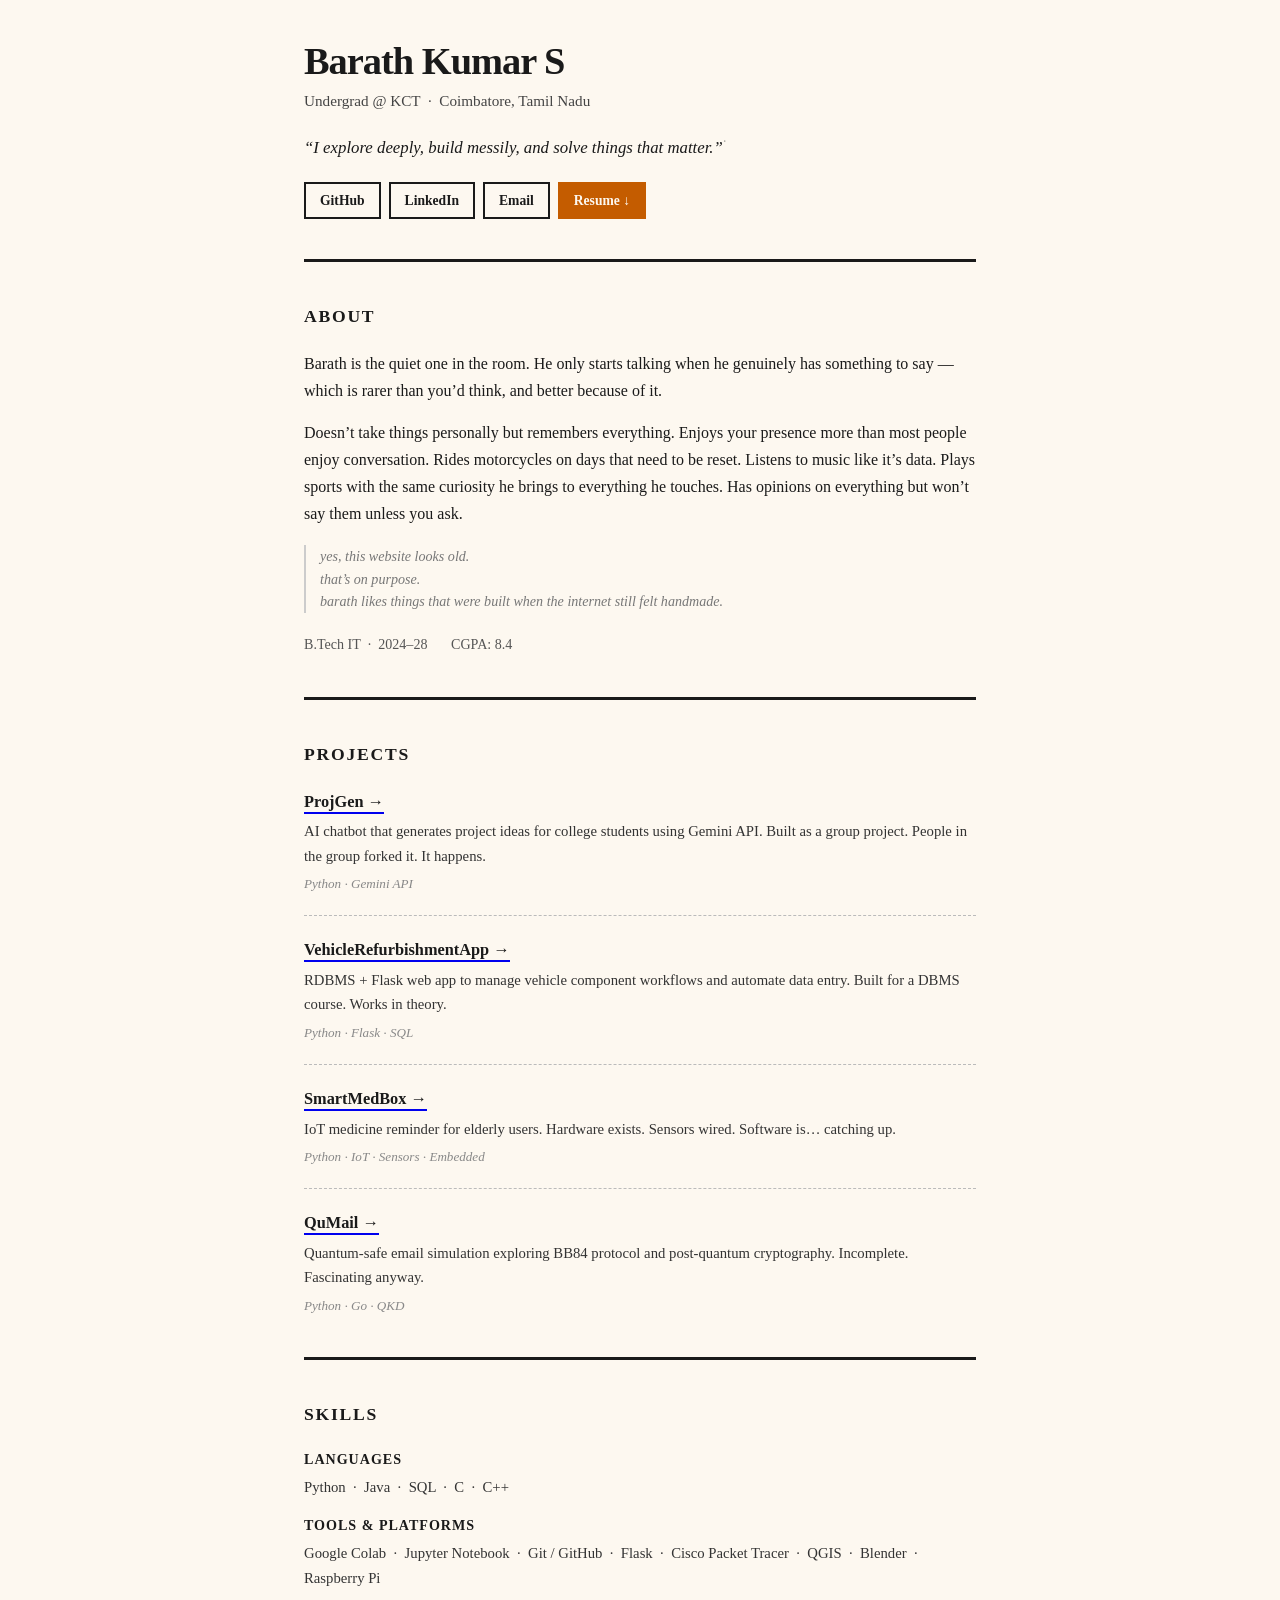
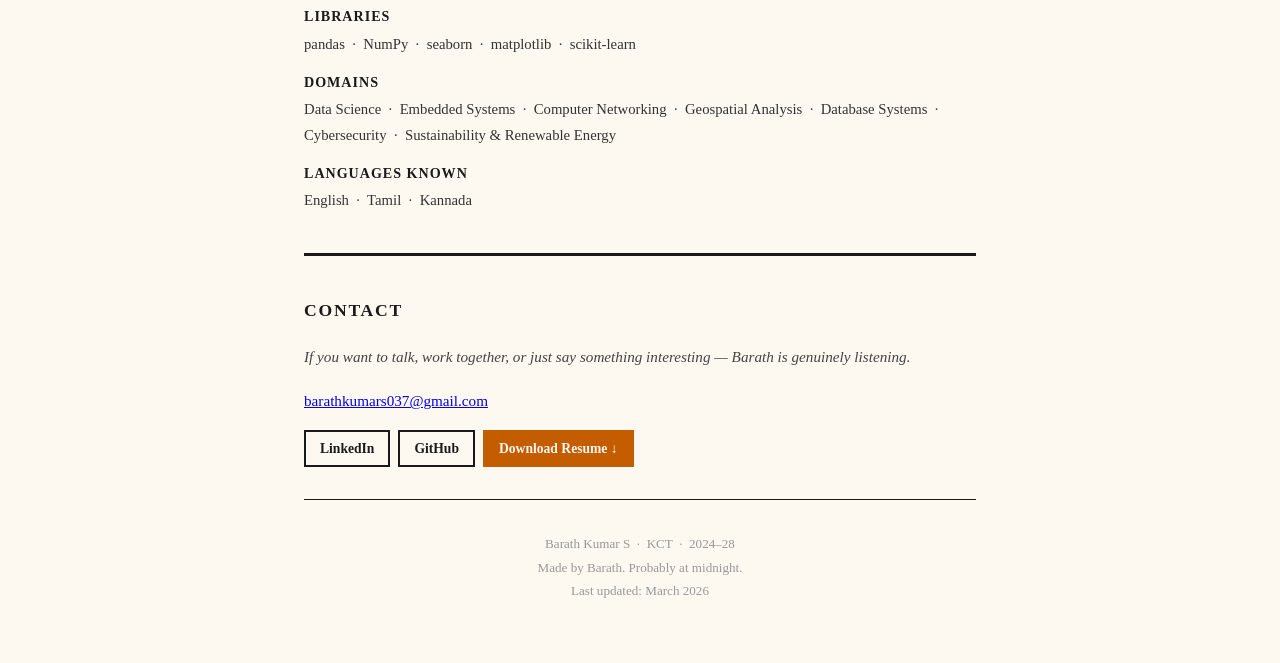
==== index.html @ eef8bc8a "Refactor egg styles and update popup content" ====
<!DOCTYPE html>
<html lang="en">

<head>
  <meta charset="UTF-8">
  <meta name="viewport" content="width=device-width, initial-scale=1.0">
  <title>Barath Kumar S</title>
  <style>
    * {
      margin: 0;
      padding: 0;
      box-sizing: border-box;
    }

    body {
      background-color: #fdf8f0;
      color: #1a1a1a;
      font-family: Georgia, "Times New Roman", Times, serif;
      font-size: 16px;
      line-height: 1.7;
      max-width: 720px;
      margin: 0 auto;
      padding: 40px 24px 60px;
    }

    a {
      color: #0000EE;
      text-decoration: underline;
    }

    a:visited {
      color: #551A8B;
    }

    a:hover {
      color: #c45c00;
    }

    hr {
      border: none;
      border-top: 1px solid #1a1a1a;
      margin: 32px 0;
    }

    hr.thick {
      border-top: 3px solid #1a1a1a;
      margin: 40px 0;
    }

    hr.dashed {
      border-top: 1px dashed #bbb;
      margin: 20px 0;
    }

    /* HEADER */
    .site-title {
      font-size: 2.4em;
      font-weight: bold;
      letter-spacing: -1px;
      line-height: 1.1;
      margin-bottom: 6px;
    }

    .site-sub {
      font-size: 0.95em;
      color: #444;
      margin-bottom: 16px;
    }

    .tagline {
      font-style: italic;
      font-size: 1.05em;
      margin-bottom: 20px;
    }

    .egg {
      cursor: pointer;
      font-style: normal;
      font-size: 0.805em;
      vertical-align: super;
      opacity: 0.35;
      transition: opacity 0.2s, color 0.2s;
      color: #1a1a1a;
      user-select: none;
    }

    .egg:hover {
      opacity: 1;
      color: #c45c00;
    }

    /* BUTTONS */
    .btn-row {
      display: flex;
      flex-wrap: wrap;
      gap: 8px;
      margin-bottom: 8px;
    }

    .btn {
      display: inline-block;
      padding: 5px 14px;
      border: 2px solid #1a1a1a;
      background: #fdf8f0;
      color: #1a1a1a;
      font-family: Georgia, serif;
      font-size: 0.85em;
      font-weight: bold;
      text-decoration: none;
      cursor: pointer;
      transition: background 0.15s, color 0.15s;
    }

    .btn:hover,
    .btn:visited:hover {
      background: #1a1a1a;
      color: #fdf8f0;
      text-decoration: none;
    }

    .btn:visited {
      color: #1a1a1a;
    }

    .btn-orange {
      background: #c45c00;
      border-color: #c45c00;
      color: #fdf8f0;
    }

    .btn-orange:visited {
      color: #fdf8f0;
    }

    .btn-orange:hover {
      background: #a34a00;
      border-color: #a34a00;
      color: #fdf8f0;
    }

    /* SECTIONS */
    h2 {
      font-size: 1.1em;
      font-weight: bold;
      text-transform: uppercase;
      letter-spacing: 0.1em;
      margin-bottom: 18px;
    }

    /* ABOUT */
    .about-text p {
      margin-bottom: 14px;
    }

    .old-web-note {
      font-size: 0.88em;
      color: #777;
      font-style: italic;
      margin-top: 18px;
      padding-left: 14px;
      border-left: 2px solid #ccc;
      line-height: 1.6;
    }

    .about-meta {
      margin-top: 20px;
      font-size: 0.88em;
      color: #555;
    }

    .about-meta span {
      display: inline-block;
      margin-right: 20px;
    }

    /* PROJECTS */
    .project {
      margin-bottom: 4px;
    }

    .project-name {
      font-weight: bold;
      font-size: 1.02em;
      margin-bottom: 4px;
    }

    .project-name a {
      color: #1a1a1a;
      text-decoration: none;
      border-bottom: 2px solid #0000EE;
      padding-bottom: 1px;
    }

    .project-name a:hover {
      color: #c45c00;
      border-color: #c45c00;
    }

    .project-desc {
      font-size: 0.92em;
      color: #333;
      line-height: 1.65;
      margin-bottom: 5px;
    }

    .project-stack {
      font-size: 0.82em;
      color: #888;
      font-style: italic;
    }

    /* SKILLS */
    .skill-group {
      margin-bottom: 14px;
    }

    .skill-label {
      font-weight: bold;
      font-size: 0.88em;
      text-transform: uppercase;
      letter-spacing: 0.07em;
      margin-bottom: 3px;
    }

    .skill-val {
      font-size: 0.92em;
      color: #333;
    }

    /* CONTACT */
    .contact-intro {
      font-style: italic;
      font-size: 0.95em;
      color: #444;
      margin-bottom: 18px;
    }

    .contact-email {
      display: block;
      font-size: 0.95em;
      margin-bottom: 16px;
    }

    /* FOOTER */
    .site-footer {
      font-size: 0.82em;
      color: #999;
      text-align: center;
      line-height: 1.8;
    }

    /* EASTER EGG */
    .egg-popup {
      display: none;
      position: fixed;
      top: 50%;
      left: 50%;
      transform: translate(-50%, -50%);
      background: #1a1a1a;
      color: #fdf8f0;
      font-family: Georgia, serif;
      font-size: 0.88em;
      font-style: italic;
      line-height: 1.8;
      padding: 18px 24px;
      max-width: 300px;
      width: 88%;
      text-align: center;
      border: 2px solid #c45c00;
      z-index: 999;
    }

    .egg-popup.show {
      display: block;
    }

    .egg-close {
      display: block;
      margin-top: 12px;
      font-size: 0.8em;
      color: #aaa;
      cursor: pointer;
      font-style: normal;
      text-decoration: underline;
    }

    .egg-close:hover {
      color: #fff;
    }

    @media (max-width: 480px) {
      body {
        padding: 24px 16px 48px;
      }

      .site-title {
        font-size: 1.8em;
      }
    }
  </style>
</head>

<body>

  <!-- HEADER -->
  <header>
    <div class="site-title">Barath Kumar S</div>
    <div class="site-sub">Undergrad @ KCT &nbsp;&middot;&nbsp; Coimbatore, Tamil Nadu</div>
    <p class="tagline">
      &ldquo;I explore deeply, build messily, and solve things that matter.&rdquo;<span class="egg" id="eggBtn"
        title="...">&#xB7;</span>
    </p>
    <div class="btn-row">
      <a class="btn" href="https://github.com/barath37" target="_blank">GitHub</a>
      <a class="btn" href="https://linkedin.com/in/barath-kumar-s-3637782a1" target="_blank">LinkedIn</a>
      <a class="btn" href="mailto:barathkumars037@gmail.com">Email</a>
      <a class="btn btn-orange" href="Barath_Kumar_S_Resume.pdf" target="_blank">Resume &darr;</a>
    </div>
  </header>

  <hr class="thick">

  <!-- ABOUT -->
  <section>
    <h2>About</h2>
    <div class="about-text">
      <p>
        Barath is the quiet one in the room.
        He only starts talking when he genuinely has something to say &mdash;
        which is rarer than you&rsquo;d think, and better because of it.
      </p>
      <p>
        Doesn&rsquo;t take things personally but remembers everything.
        Enjoys your presence more than most people enjoy conversation.
        Rides motorcycles on days that need to be reset.
        Listens to music like it&rsquo;s data.
        Plays sports with the same curiosity he brings to everything he touches.
        Has opinions on everything but won&rsquo;t say them unless you ask.
      </p>
      <div class="old-web-note">
        yes, this website looks old.<br>
        that&rsquo;s on purpose.<br>
        barath likes things that were built when the internet still felt handmade.
      </div>
    </div>
    <div class="about-meta">
      <span>B.Tech IT &nbsp;&middot;&nbsp; 2024&ndash;28</span>
      <span>CGPA: 8.4</span>
    </div>
  </section>

  <hr class="thick">

  <!-- PROJECTS -->
  <section>
    <h2>Projects</h2>

    <div class="project">
      <div class="project-name">
        <a href="https://github.com/barath37/ProjGen" target="_blank">ProjGen &rarr;</a>
      </div>
      <div class="project-desc">
        AI chatbot that generates project ideas for college students using Gemini API.
        Built as a group project. People in the group forked it. It happens.
      </div>
      <div class="project-stack">Python &middot; Gemini API</div>
    </div>

    <hr class="dashed">

    <div class="project">
      <div class="project-name">
        <a href="https://github.com/barath37/VehicleComponentRefurbishmentApp" target="_blank">VehicleRefurbishmentApp
          &rarr;</a>
      </div>
      <div class="project-desc">
        RDBMS + Flask web app to manage vehicle component workflows and automate data entry.
        Built for a DBMS course. Works in theory.
      </div>
      <div class="project-stack">Python &middot; Flask &middot; SQL</div>
    </div>

    <hr class="dashed">

    <div class="project">
      <div class="project-name">
        <a href="https://github.com/barath37/SmartMedBox" target="_blank">SmartMedBox &rarr;</a>
      </div>
      <div class="project-desc">
        IoT medicine reminder for elderly users.
        Hardware exists. Sensors wired. Software is&hellip; catching up.
      </div>
      <div class="project-stack">Python &middot; IoT &middot; Sensors &middot; Embedded</div>
    </div>

    <hr class="dashed">

    <div class="project">
      <div class="project-name">
        <a href="https://github.com/barath37/qumail" target="_blank">QuMail &rarr;</a>
      </div>
      <div class="project-desc">
        Quantum-safe email simulation exploring BB84 protocol and post-quantum cryptography.
        Incomplete. Fascinating anyway.
      </div>
      <div class="project-stack">Python &middot; Go &middot; QKD</div>
    </div>

  </section>

  <hr class="thick">

  <!-- SKILLS -->
  <section>
    <h2>Skills</h2>

    <div class="skill-group">
      <div class="skill-label">Languages</div>
      <div class="skill-val">Python &nbsp;&middot;&nbsp; Java &nbsp;&middot;&nbsp; SQL &nbsp;&middot;&nbsp; C
        &nbsp;&middot;&nbsp; C++</div>
    </div>

    <div class="skill-group">
      <div class="skill-label">Tools &amp; Platforms</div>
      <div class="skill-val">Google Colab &nbsp;&middot;&nbsp; Jupyter Notebook &nbsp;&middot;&nbsp; Git / GitHub
        &nbsp;&middot;&nbsp; Flask &nbsp;&middot;&nbsp; Cisco Packet Tracer &nbsp;&middot;&nbsp; QGIS
        &nbsp;&middot;&nbsp; Blender &nbsp;&middot;&nbsp; Raspberry Pi</div>
    </div>

    <div class="skill-group">
      <div class="skill-label">Libraries</div>
      <div class="skill-val">pandas &nbsp;&middot;&nbsp; NumPy &nbsp;&middot;&nbsp; seaborn &nbsp;&middot;&nbsp;
        matplotlib &nbsp;&middot;&nbsp; scikit-learn</div>
    </div>

    <div class="skill-group">
      <div class="skill-label">Domains</div>
      <div class="skill-val">Data Science &nbsp;&middot;&nbsp; Embedded Systems &nbsp;&middot;&nbsp; Computer Networking
        &nbsp;&middot;&nbsp; Geospatial Analysis &nbsp;&middot;&nbsp; Database Systems &nbsp;&middot;&nbsp;
        Cybersecurity &nbsp;&middot;&nbsp; Sustainability &amp; Renewable Energy</div>
    </div>

    <div class="skill-group">
      <div class="skill-label">Languages Known</div>
      <div class="skill-val">English &nbsp;&middot;&nbsp; Tamil &nbsp;&middot;&nbsp; Kannada</div>
    </div>

  </section>

  <hr class="thick">

  <!-- CONTACT -->
  <section>
    <h2>Contact</h2>
    <p class="contact-intro">
      If you want to talk, work together, or just say something interesting &mdash;
      Barath is genuinely listening.
    </p>
    <a class="contact-email" href="mailto:barathkumars037@gmail.com">barathkumars037@gmail.com</a>
    <div class="btn-row">
      <a class="btn" href="https://linkedin.com/in/barath-kumar-s-3637782a1" target="_blank">LinkedIn</a>
      <a class="btn" href="https://github.com/barath37" target="_blank">GitHub</a>
      <a class="btn btn-orange" href="Barath_Kumar_S_Resume.pdf" target="_blank">Download Resume &darr;</a>
    </div>
  </section>

  <hr>

  <!-- FOOTER -->
  <footer class="site-footer">
    Barath Kumar S &nbsp;&middot;&nbsp; KCT &nbsp;&middot;&nbsp; 2024&ndash;28<br>
    Made by Barath. Probably at midnight.<br>
    Last updated: March 2026
  </footer>

  <!-- EASTER EGG -->
  <div class="egg-popup" id="eggPopup">
    you found it.<br>
    barath doesn&rsquo;t know what to say now.<br>
    neither does he usually.<br>
    thanks for being curious.
    <span class="egg-close" id="eggClose">close</span>
  </div>

  <script>
    const btn = document.getElementById('eggBtn');
    const popup = document.getElementById('eggPopup');
    const close = document.getElementById('eggClose');

    btn.addEventListener('click', (e) => {
      e.stopPropagation();
      popup.classList.add('show');
    });

    close.addEventListener('click', () => popup.classList.remove('show'));

    document.addEventListener('click', (e) => {
      if (!popup.contains(e.target) && e.target !== btn) {
        popup.classList.remove('show');
      }
    });
  </script>

</body>

</html>
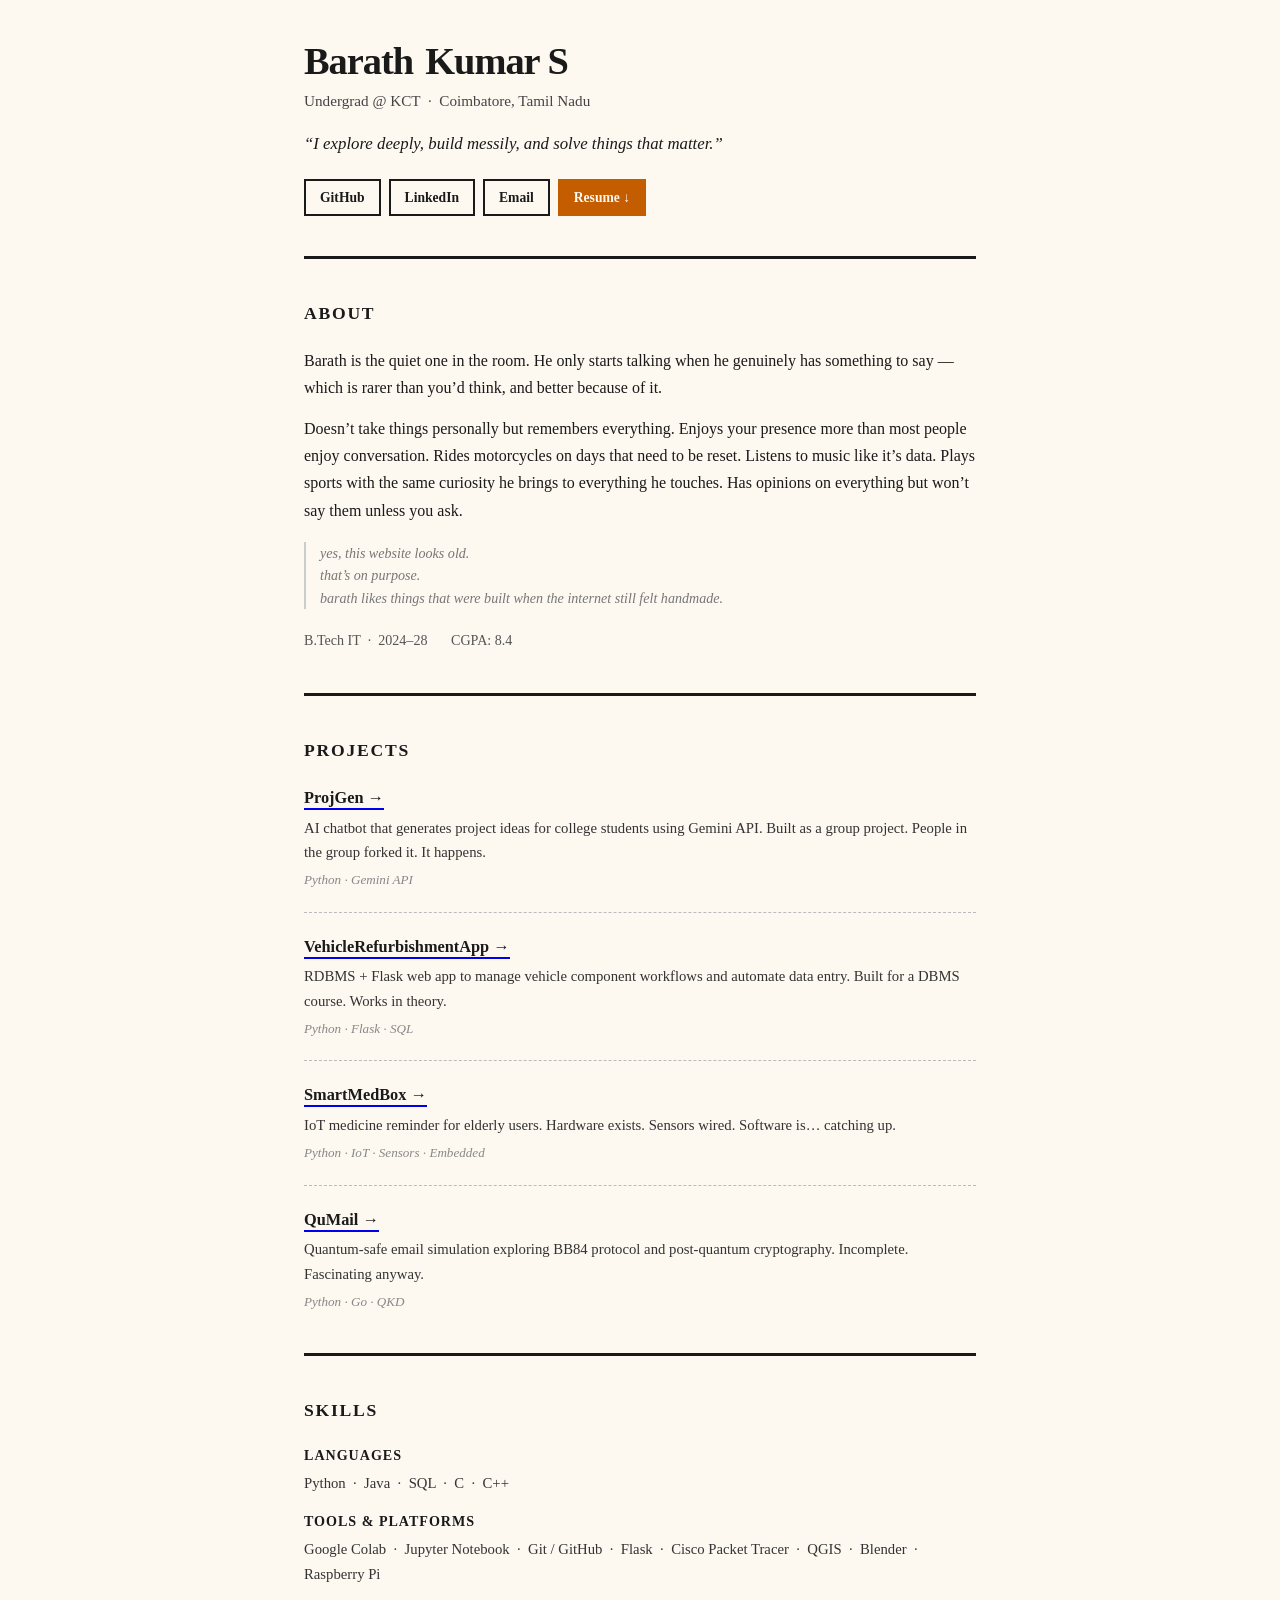
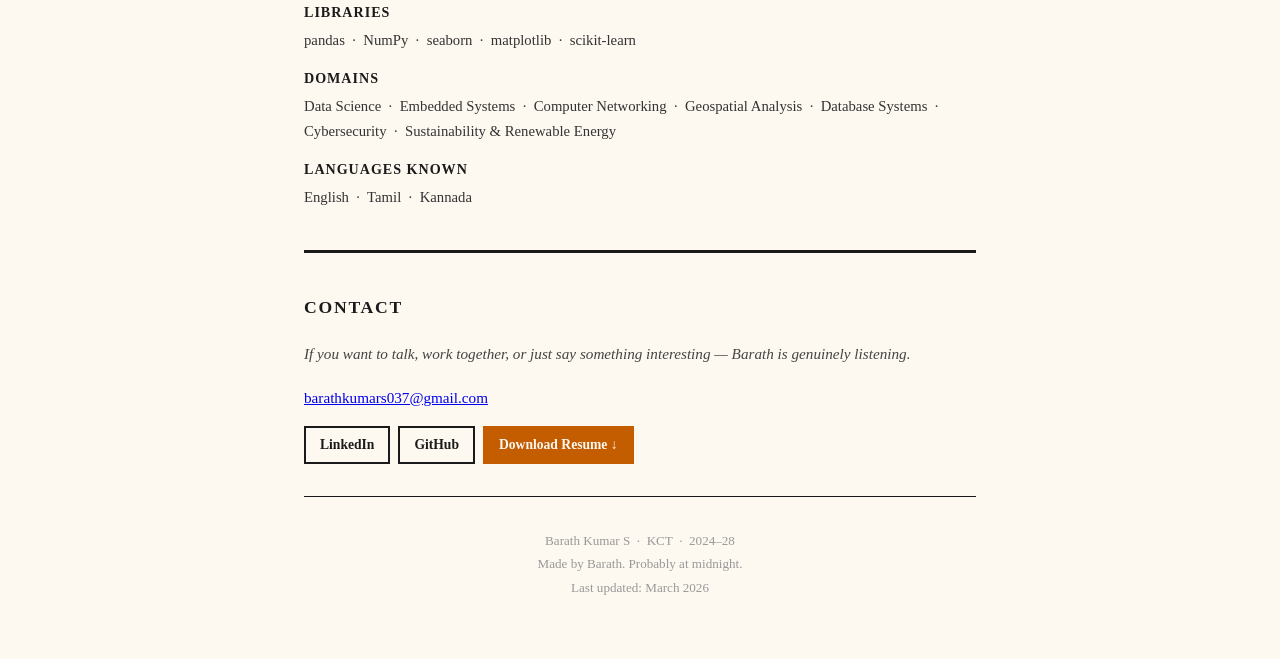
==== commit e8813dbd: "Enhance layout and styling in index.html" ====
--- a/index.html
+++ b/index.html
@@ -82,6 +82,9 @@
       transition: opacity 0.2s, color 0.2s;
       color: #1a1a1a;
       user-select: none;
+      display: inline-block;
+      min-width: 12px;
+      min-height: 12px;
     }
 
     .egg:hover {
@@ -259,11 +262,11 @@
       background: #1a1a1a;
       color: #fdf8f0;
       font-family: Georgia, serif;
-      font-size: 0.88em;
+      font-size: 1.19em;
       font-style: italic;
       line-height: 1.8;
-      padding: 18px 24px;
-      max-width: 300px;
+      padding: 24px 32px;
+      max-width: 405px;
       width: 88%;
       text-align: center;
       border: 2px solid #c45c00;
@@ -304,15 +307,14 @@
 
   <!-- HEADER -->
   <header>
-    <div class="site-title">Barath Kumar S</div>
+    <div class="site-title">Barath<span class="egg" id="eggBtn" title="..."></span>Kumar S</div>
     <div class="site-sub">Undergrad @ KCT &nbsp;&middot;&nbsp; Coimbatore, Tamil Nadu</div>
     <p class="tagline">
-      &ldquo;I explore deeply, build messily, and solve things that matter.&rdquo;<span class="egg" id="eggBtn"
-        title="...">&#xB7;</span>
+      &ldquo;I explore deeply, build messily, and solve things that matter.&rdquo;
     </p>
     <div class="btn-row">
       <a class="btn" href="https://github.com/barath37" target="_blank">GitHub</a>
-      <a class="btn" href="https://linkedin.com/in/barath-kumar-s-3637782a1" target="_blank">LinkedIn</a>
+      <a class="btn" href="https://linkedin.com/in/barath37-learns" target="_blank">LinkedIn</a>
       <a class="btn" href="mailto:barathkumars037@gmail.com">Email</a>
       <a class="btn btn-orange" href="Barath_Kumar_S_Resume.pdf" target="_blank">Resume &darr;</a>
     </div>
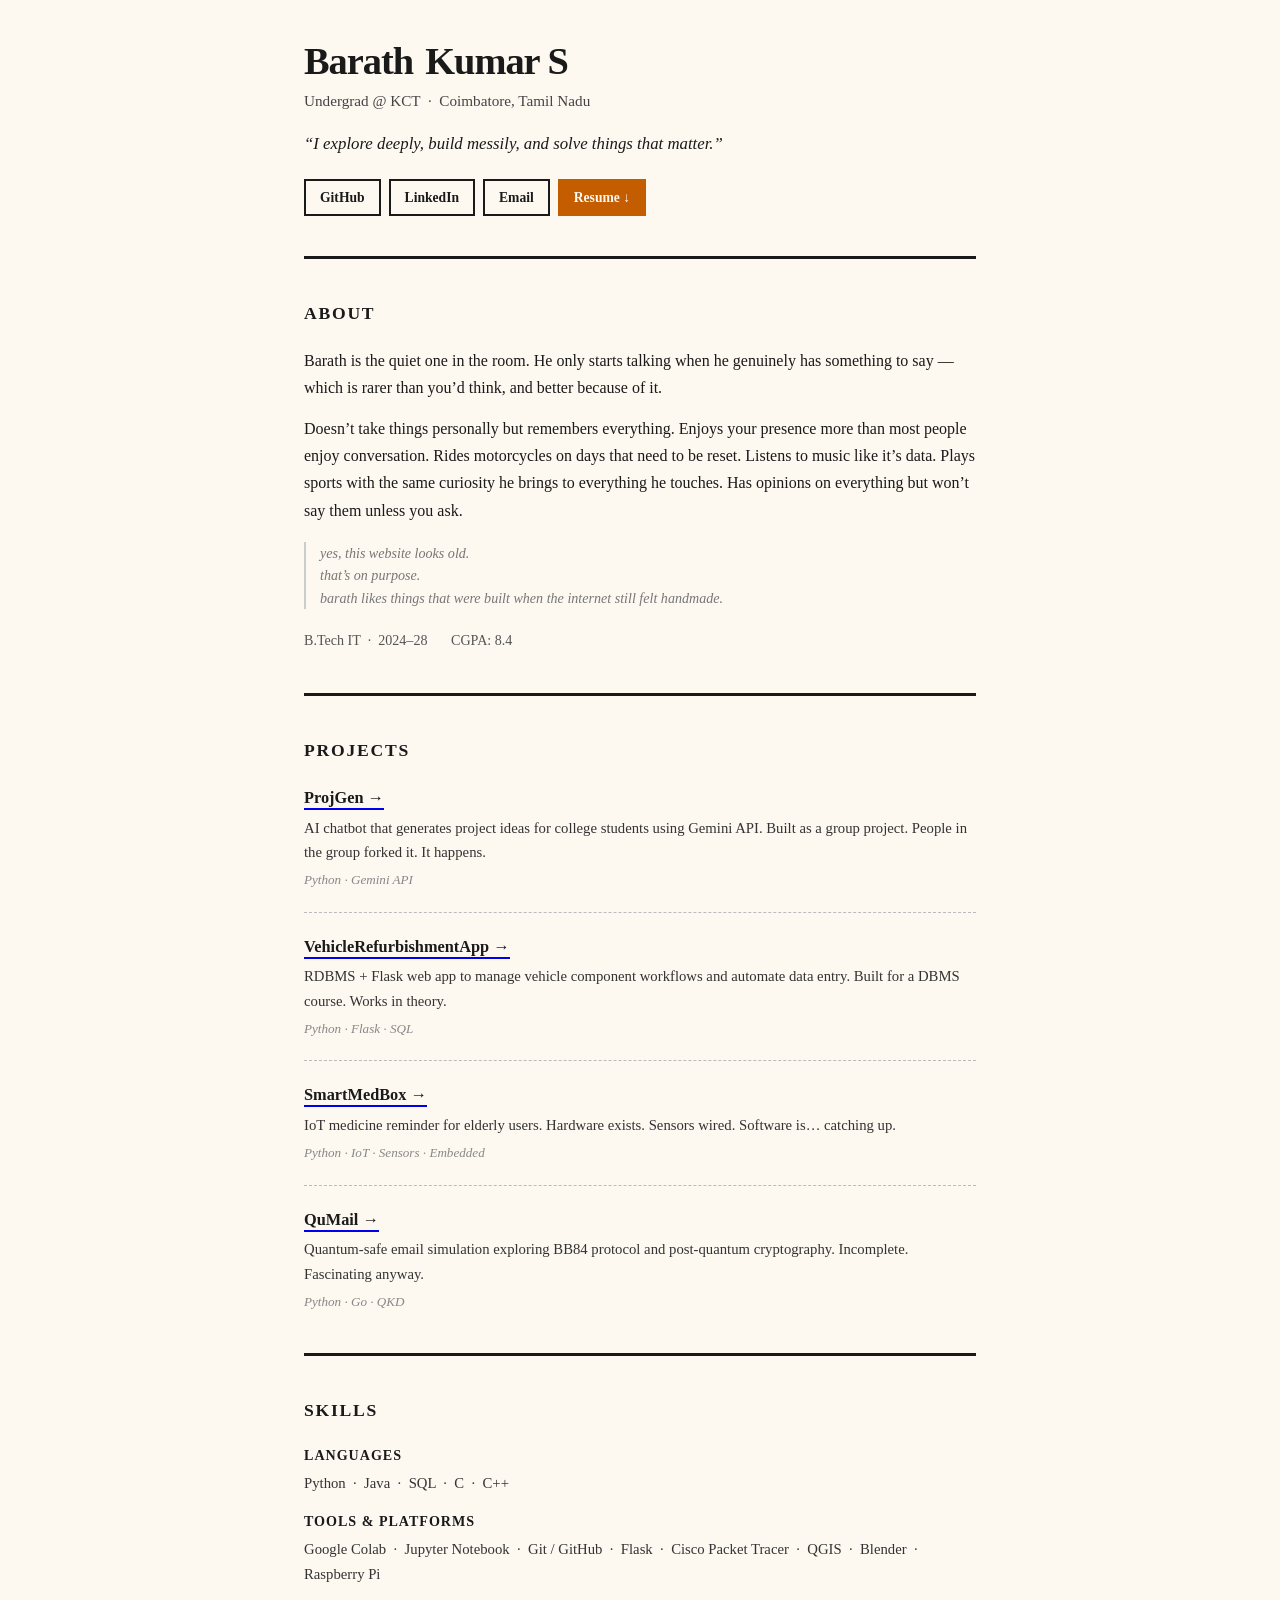
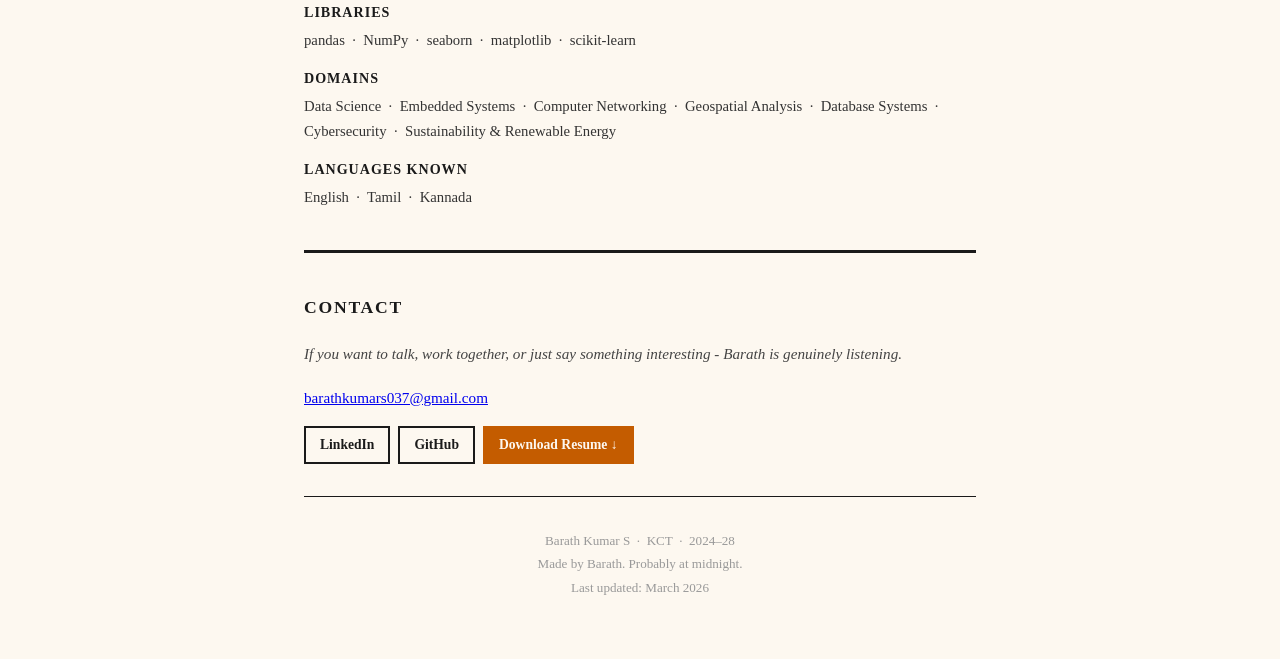
==== commit bd4590f6: "Fix dash character in contact section" ====
--- a/index.html
+++ b/index.html
@@ -455,7 +455,7 @@
   <section>
     <h2>Contact</h2>
     <p class="contact-intro">
-      If you want to talk, work together, or just say something interesting &mdash;
+      If you want to talk, work together, or just say something interesting &dash;
       Barath is genuinely listening.
     </p>
     <a class="contact-email" href="mailto:barathkumars037@gmail.com">barathkumars037@gmail.com</a>
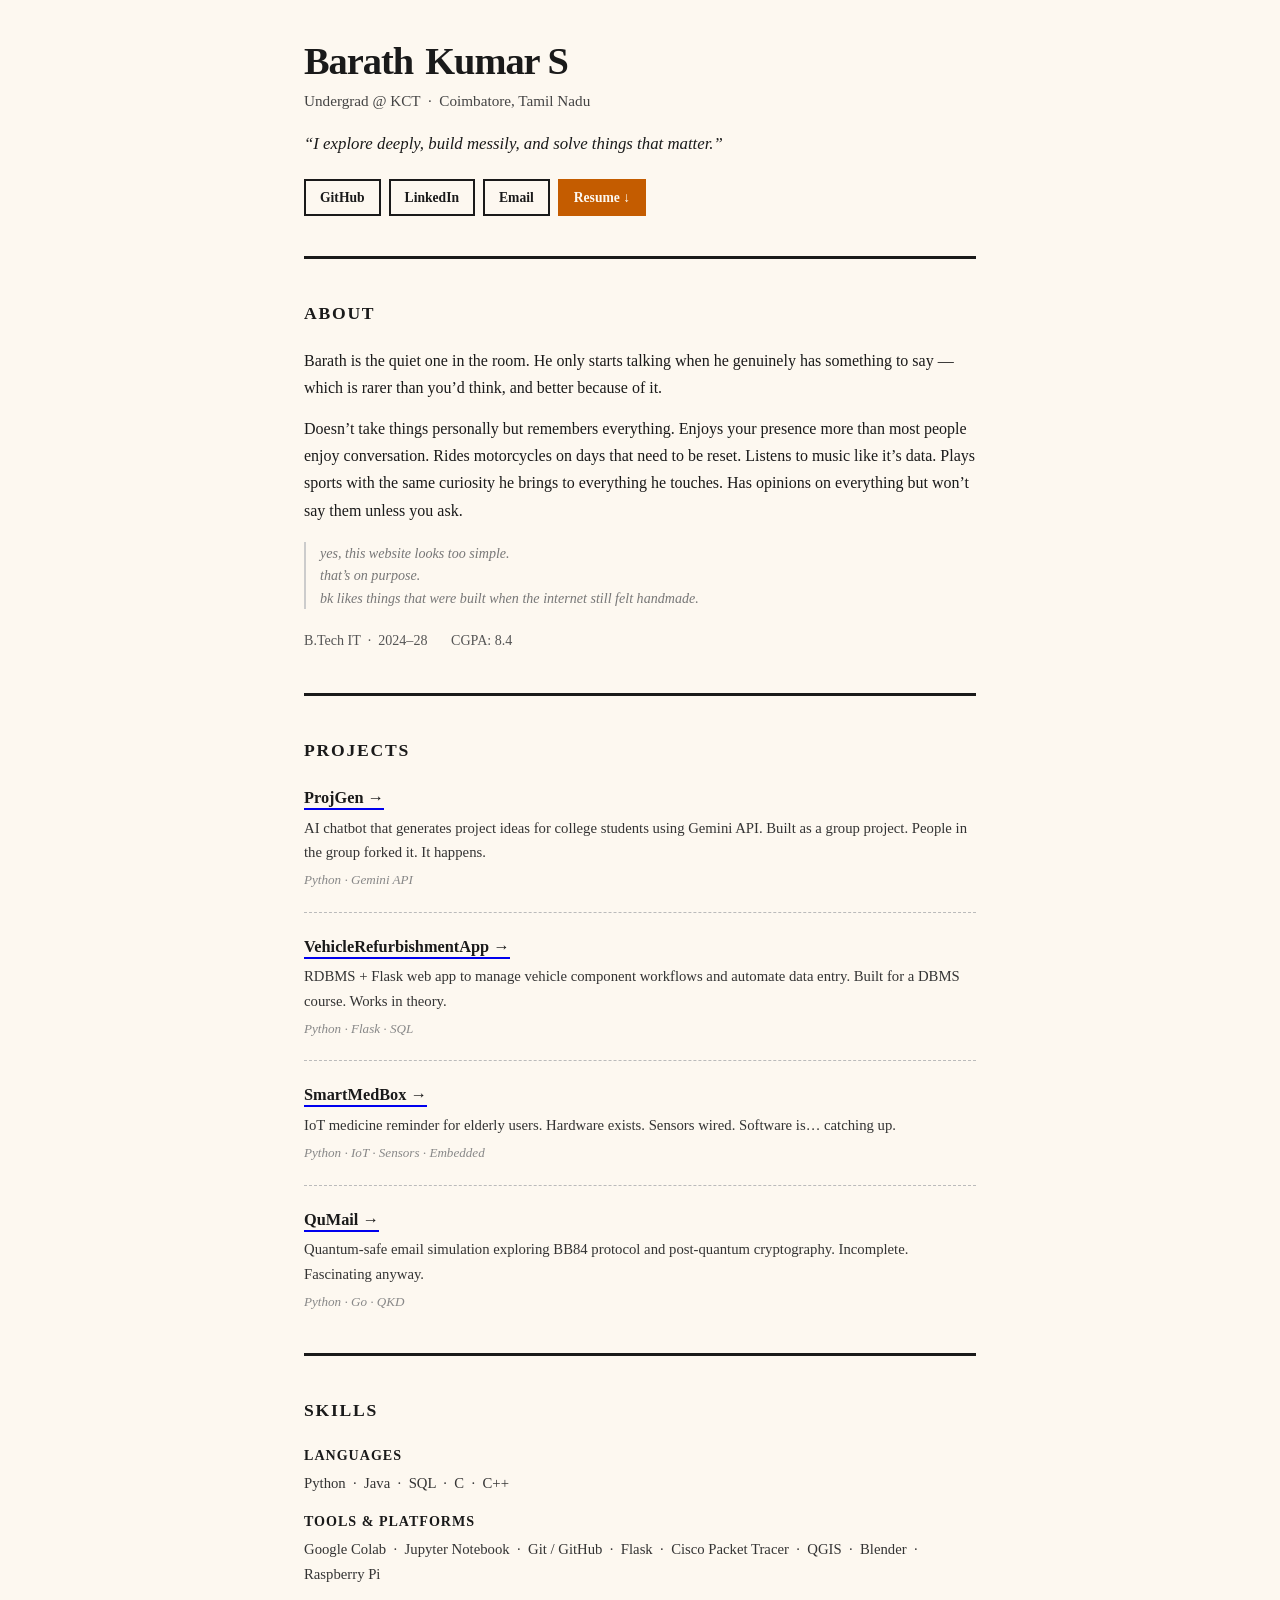
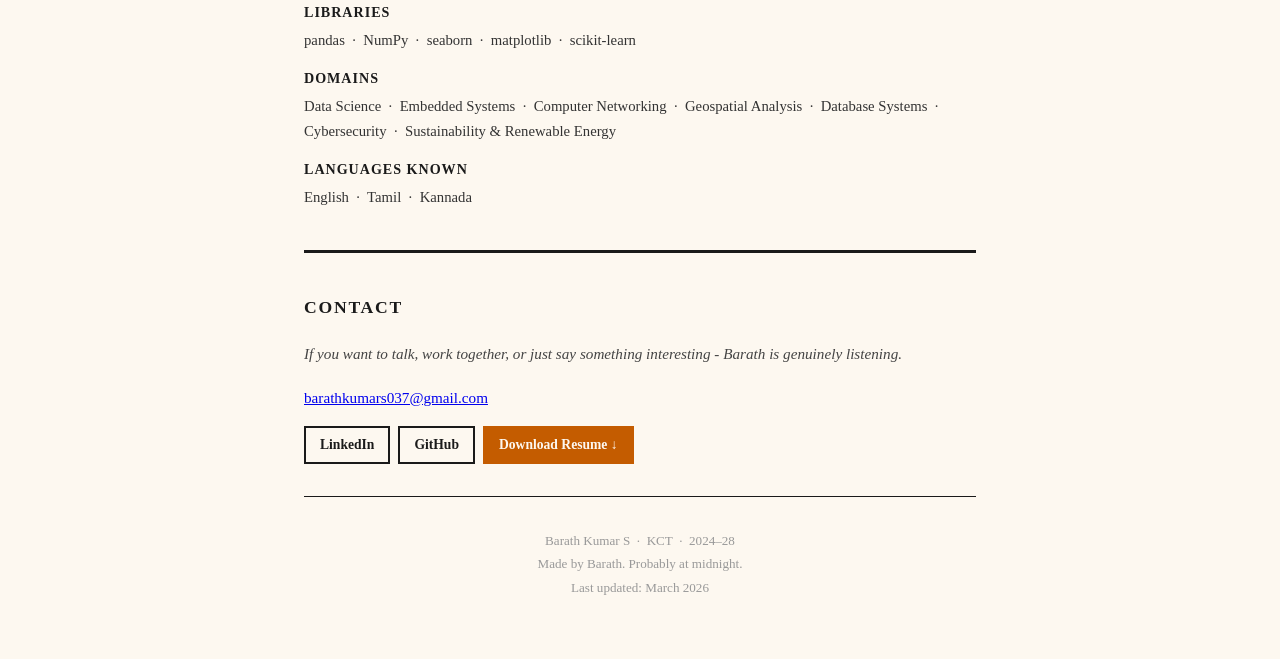
==== commit 9adcdb78: "Update old web note text in index.html" ====
--- a/index.html
+++ b/index.html
@@ -340,9 +340,9 @@
         Has opinions on everything but won&rsquo;t say them unless you ask.
       </p>
       <div class="old-web-note">
-        yes, this website looks old.<br>
+        yes, this website looks too simple.<br>
         that&rsquo;s on purpose.<br>
-        barath likes things that were built when the internet still felt handmade.
+        bk likes things that were built when the internet still felt handmade.
       </div>
     </div>
     <div class="about-meta">
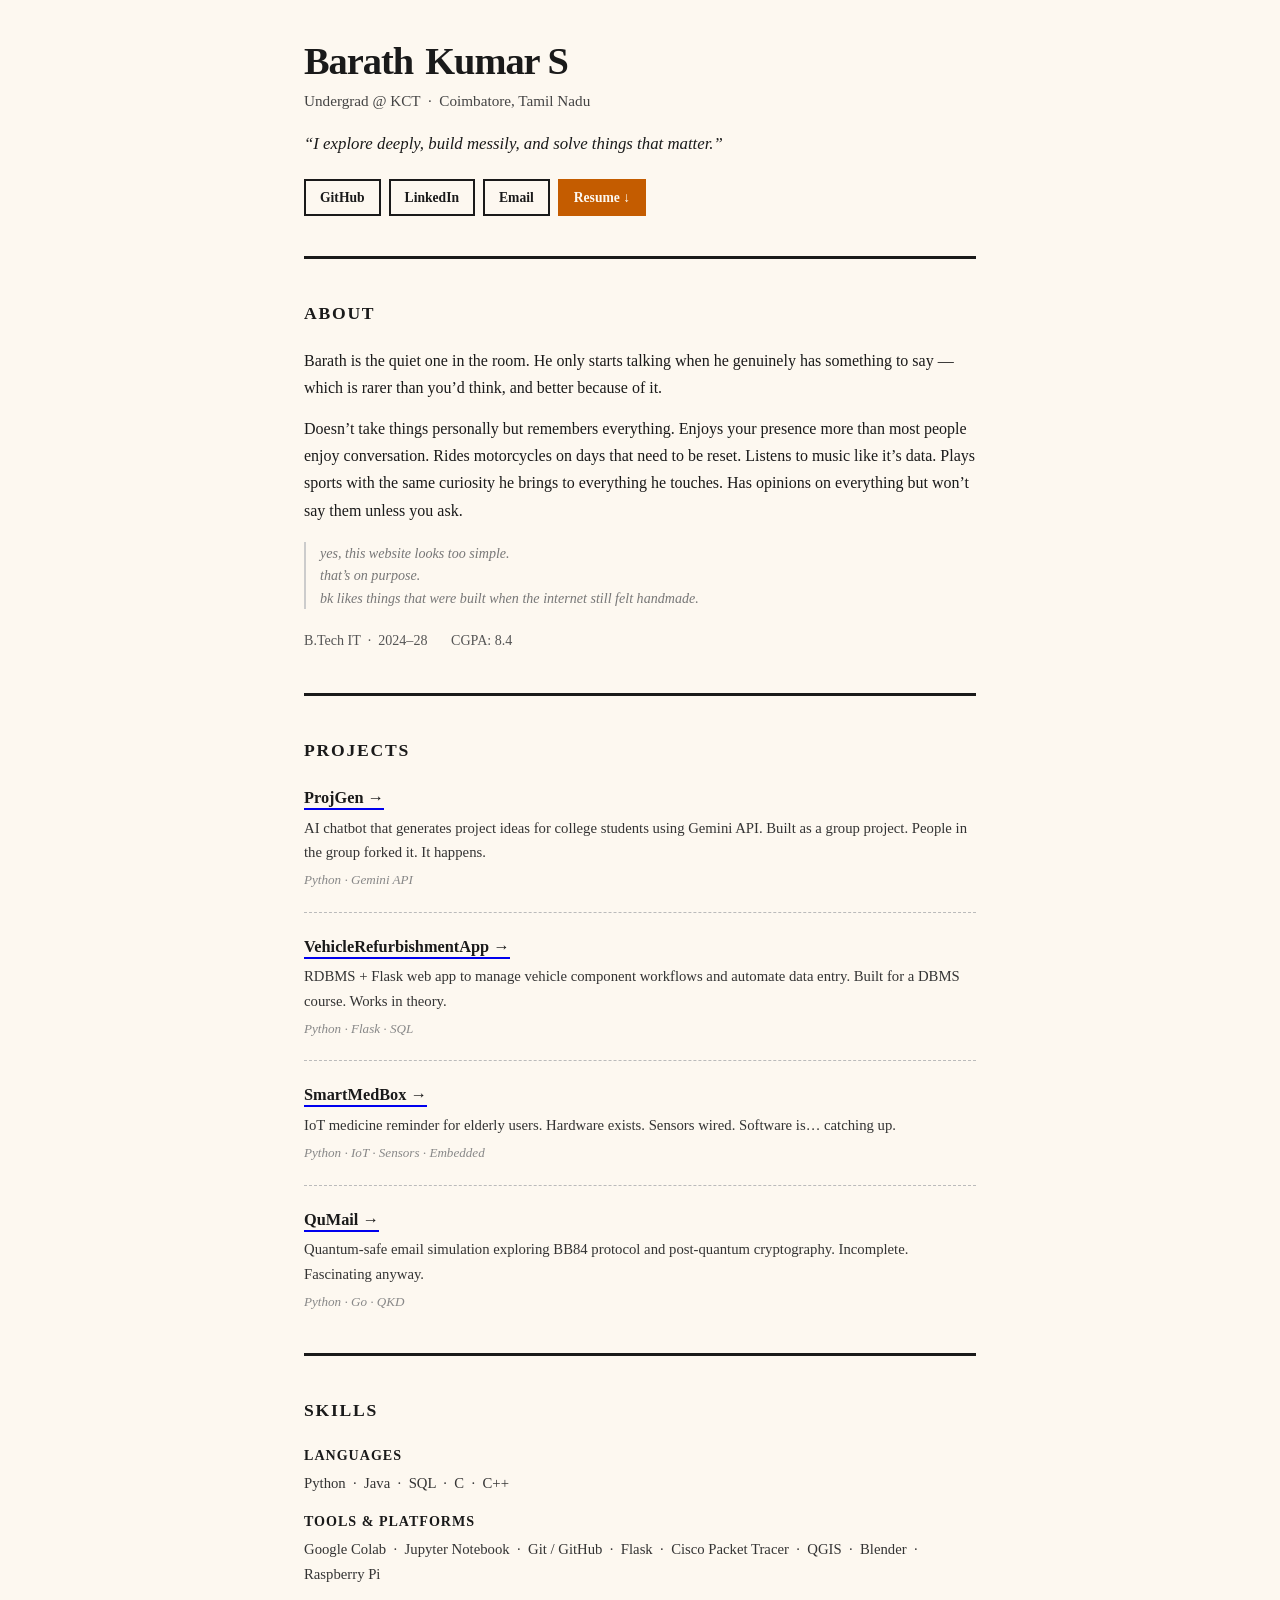
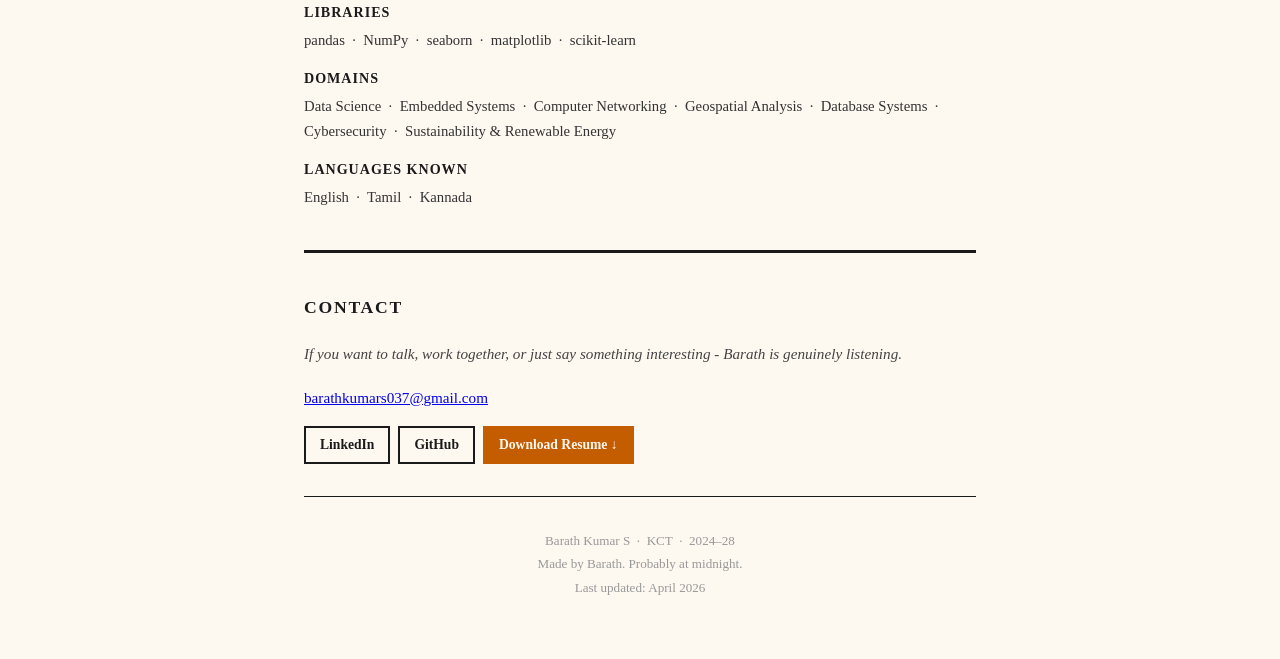
==== commit c6639dc7: "Reorganised the files" ====
--- a/index.html
+++ b/index.html
@@ -5,307 +5,12 @@
   <meta charset="UTF-8">
   <meta name="viewport" content="width=device-width, initial-scale=1.0">
   <title>Barath Kumar S</title>
-  <style>
-    * {
-      margin: 0;
-      padding: 0;
-      box-sizing: border-box;
-    }
-
-    body {
-      background-color: #fdf8f0;
-      color: #1a1a1a;
-      font-family: Georgia, "Times New Roman", Times, serif;
-      font-size: 16px;
-      line-height: 1.7;
-      max-width: 720px;
-      margin: 0 auto;
-      padding: 40px 24px 60px;
-    }
-
-    a {
-      color: #0000EE;
-      text-decoration: underline;
-    }
-
-    a:visited {
-      color: #551A8B;
-    }
-
-    a:hover {
-      color: #c45c00;
-    }
-
-    hr {
-      border: none;
-      border-top: 1px solid #1a1a1a;
-      margin: 32px 0;
-    }
-
-    hr.thick {
-      border-top: 3px solid #1a1a1a;
-      margin: 40px 0;
-    }
-
-    hr.dashed {
-      border-top: 1px dashed #bbb;
-      margin: 20px 0;
-    }
-
-    /* HEADER */
-    .site-title {
-      font-size: 2.4em;
-      font-weight: bold;
-      letter-spacing: -1px;
-      line-height: 1.1;
-      margin-bottom: 6px;
-    }
-
-    .site-sub {
-      font-size: 0.95em;
-      color: #444;
-      margin-bottom: 16px;
-    }
-
-    .tagline {
-      font-style: italic;
-      font-size: 1.05em;
-      margin-bottom: 20px;
-    }
-
-    .egg {
-      cursor: pointer;
-      font-style: normal;
-      font-size: 0.805em;
-      vertical-align: super;
-      opacity: 0.35;
-      transition: opacity 0.2s, color 0.2s;
-      color: #1a1a1a;
-      user-select: none;
-      display: inline-block;
-      min-width: 12px;
-      min-height: 12px;
-    }
-
-    .egg:hover {
-      opacity: 1;
-      color: #c45c00;
-    }
-
-    /* BUTTONS */
-    .btn-row {
-      display: flex;
-      flex-wrap: wrap;
-      gap: 8px;
-      margin-bottom: 8px;
-    }
-
-    .btn {
-      display: inline-block;
-      padding: 5px 14px;
-      border: 2px solid #1a1a1a;
-      background: #fdf8f0;
-      color: #1a1a1a;
-      font-family: Georgia, serif;
-      font-size: 0.85em;
-      font-weight: bold;
-      text-decoration: none;
-      cursor: pointer;
-      transition: background 0.15s, color 0.15s;
-    }
-
-    .btn:hover,
-    .btn:visited:hover {
-      background: #1a1a1a;
-      color: #fdf8f0;
-      text-decoration: none;
-    }
-
-    .btn:visited {
-      color: #1a1a1a;
-    }
-
-    .btn-orange {
-      background: #c45c00;
-      border-color: #c45c00;
-      color: #fdf8f0;
-    }
-
-    .btn-orange:visited {
-      color: #fdf8f0;
-    }
-
-    .btn-orange:hover {
-      background: #a34a00;
-      border-color: #a34a00;
-      color: #fdf8f0;
-    }
-
-    /* SECTIONS */
-    h2 {
-      font-size: 1.1em;
-      font-weight: bold;
-      text-transform: uppercase;
-      letter-spacing: 0.1em;
-      margin-bottom: 18px;
-    }
-
-    /* ABOUT */
-    .about-text p {
-      margin-bottom: 14px;
-    }
-
-    .old-web-note {
-      font-size: 0.88em;
-      color: #777;
-      font-style: italic;
-      margin-top: 18px;
-      padding-left: 14px;
-      border-left: 2px solid #ccc;
-      line-height: 1.6;
-    }
-
-    .about-meta {
-      margin-top: 20px;
-      font-size: 0.88em;
-      color: #555;
-    }
-
-    .about-meta span {
-      display: inline-block;
-      margin-right: 20px;
-    }
-
-    /* PROJECTS */
-    .project {
-      margin-bottom: 4px;
-    }
-
-    .project-name {
-      font-weight: bold;
-      font-size: 1.02em;
-      margin-bottom: 4px;
-    }
-
-    .project-name a {
-      color: #1a1a1a;
-      text-decoration: none;
-      border-bottom: 2px solid #0000EE;
-      padding-bottom: 1px;
-    }
-
-    .project-name a:hover {
-      color: #c45c00;
-      border-color: #c45c00;
-    }
-
-    .project-desc {
-      font-size: 0.92em;
-      color: #333;
-      line-height: 1.65;
-      margin-bottom: 5px;
-    }
-
-    .project-stack {
-      font-size: 0.82em;
-      color: #888;
-      font-style: italic;
-    }
-
-    /* SKILLS */
-    .skill-group {
-      margin-bottom: 14px;
-    }
-
-    .skill-label {
-      font-weight: bold;
-      font-size: 0.88em;
-      text-transform: uppercase;
-      letter-spacing: 0.07em;
-      margin-bottom: 3px;
-    }
-
-    .skill-val {
-      font-size: 0.92em;
-      color: #333;
-    }
-
-    /* CONTACT */
-    .contact-intro {
-      font-style: italic;
-      font-size: 0.95em;
-      color: #444;
-      margin-bottom: 18px;
-    }
-
-    .contact-email {
-      display: block;
-      font-size: 0.95em;
-      margin-bottom: 16px;
-    }
-
-    /* FOOTER */
-    .site-footer {
-      font-size: 0.82em;
-      color: #999;
-      text-align: center;
-      line-height: 1.8;
-    }
-
-    /* EASTER EGG */
-    .egg-popup {
-      display: none;
-      position: fixed;
-      top: 50%;
-      left: 50%;
-      transform: translate(-50%, -50%);
-      background: #1a1a1a;
-      color: #fdf8f0;
-      font-family: Georgia, serif;
-      font-size: 1.19em;
-      font-style: italic;
-      line-height: 1.8;
-      padding: 24px 32px;
-      max-width: 405px;
-      width: 88%;
-      text-align: center;
-      border: 2px solid #c45c00;
-      z-index: 999;
-    }
-
-    .egg-popup.show {
-      display: block;
-    }
-
-    .egg-close {
-      display: block;
-      margin-top: 12px;
-      font-size: 0.8em;
-      color: #aaa;
-      cursor: pointer;
-      font-style: normal;
-      text-decoration: underline;
-    }
-
-    .egg-close:hover {
-      color: #fff;
-    }
-
-    @media (max-width: 480px) {
-      body {
-        padding: 24px 16px 48px;
-      }
-
-      .site-title {
-        font-size: 1.8em;
-      }
-    }
-  </style>
+  <link rel="icon" type="image/gif" href="assets/BK_Favicon.png">
+  <link rel="stylesheet" href="style.css">
 </head>
 
 <body>
 
-  <!-- HEADER -->
   <header>
     <div class="site-title">Barath<span class="egg" id="eggBtn" title="..."></span>Kumar S</div>
     <div class="site-sub">Undergrad @ KCT &nbsp;&middot;&nbsp; Coimbatore, Tamil Nadu</div>
@@ -316,13 +21,12 @@
       <a class="btn" href="https://github.com/barath37" target="_blank">GitHub</a>
       <a class="btn" href="https://linkedin.com/in/barath37-learns" target="_blank">LinkedIn</a>
       <a class="btn" href="mailto:barathkumars037@gmail.com">Email</a>
-      <a class="btn btn-orange" href="Barath_Kumar_S_Resume.pdf" target="_blank">Resume &darr;</a>
+      <a class="btn btn-orange" href="assets/Barath_Kumar_S_Resume.pdf" target="_blank">Resume &darr;</a>
     </div>
   </header>
 
   <hr class="thick">
 
-  <!-- ABOUT -->
   <section>
     <h2>About</h2>
     <div class="about-text">
@@ -353,7 +57,6 @@
 
   <hr class="thick">
 
-  <!-- PROJECTS -->
   <section>
     <h2>Projects</h2>
 
@@ -412,7 +115,6 @@
 
   <hr class="thick">
 
-  <!-- SKILLS -->
   <section>
     <h2>Skills</h2>
 
@@ -451,7 +153,6 @@
 
   <hr class="thick">
 
-  <!-- CONTACT -->
   <section>
     <h2>Contact</h2>
     <p class="contact-intro">
@@ -462,20 +163,18 @@
     <div class="btn-row">
       <a class="btn" href="https://linkedin.com/in/barath-kumar-s-3637782a1" target="_blank">LinkedIn</a>
       <a class="btn" href="https://github.com/barath37" target="_blank">GitHub</a>
-      <a class="btn btn-orange" href="Barath_Kumar_S_Resume.pdf" target="_blank">Download Resume &darr;</a>
+      <a class="btn btn-orange" href="assets/Barath_Kumar_S_Resume.pdf" target="_blank">Download Resume &darr;</a>
     </div>
   </section>
 
   <hr>
 
-  <!-- FOOTER -->
   <footer class="site-footer">
     Barath Kumar S &nbsp;&middot;&nbsp; KCT &nbsp;&middot;&nbsp; 2024&ndash;28<br>
     Made by Barath. Probably at midnight.<br>
-    Last updated: March 2026
+    Last updated: April 2026
   </footer>
 
-  <!-- EASTER EGG -->
   <div class="egg-popup" id="eggPopup">
     you found it.<br>
     barath doesn&rsquo;t know what to say now.<br>
@@ -505,4 +204,4 @@
 
 </body>
 
-</html>
+</html>
--- a/style.css
+++ b/style.css
@@ -0,0 +1,294 @@
+* {
+  margin: 0;
+  padding: 0;
+  box-sizing: border-box;
+}
+
+body {
+  background-color: #fdf8f0;
+  color: #1a1a1a;
+  font-family: Georgia, "Times New Roman", Times, serif;
+  font-size: 16px;
+  line-height: 1.7;
+  max-width: 720px;
+  margin: 0 auto;
+  padding: 40px 24px 60px;
+}
+
+a {
+  color: #0000EE;
+  text-decoration: underline;
+}
+
+a:visited {
+  color: #551A8B;
+}
+
+a:hover {
+  color: #c45c00;
+}
+
+hr {
+  border: none;
+  border-top: 1px solid #1a1a1a;
+  margin: 32px 0;
+}
+
+hr.thick {
+  border-top: 3px solid #1a1a1a;
+  margin: 40px 0;
+}
+
+hr.dashed {
+  border-top: 1px dashed #bbb;
+  margin: 20px 0;
+}
+
+/* HEADER */
+.site-title {
+  font-size: 2.4em;
+  font-weight: bold;
+  letter-spacing: -1px;
+  line-height: 1.1;
+  margin-bottom: 6px;
+}
+
+.site-sub {
+  font-size: 0.95em;
+  color: #444;
+  margin-bottom: 16px;
+}
+
+.tagline {
+  font-style: italic;
+  font-size: 1.05em;
+  margin-bottom: 20px;
+}
+
+.egg {
+  cursor: pointer;
+  font-style: normal;
+  font-size: 0.805em;
+  vertical-align: super;
+  opacity: 0.35;
+  transition: opacity 0.2s, color 0.2s;
+  color: #1a1a1a;
+  user-select: none;
+  display: inline-block;
+  min-width: 12px;
+  min-height: 12px;
+}
+
+.egg:hover {
+  opacity: 1;
+  color: #c45c00;
+}
+
+/* BUTTONS */
+.btn-row {
+  display: flex;
+  flex-wrap: wrap;
+  gap: 8px;
+  margin-bottom: 8px;
+}
+
+.btn {
+  display: inline-block;
+  padding: 5px 14px;
+  border: 2px solid #1a1a1a;
+  background: #fdf8f0;
+  color: #1a1a1a;
+  font-family: Georgia, serif;
+  font-size: 0.85em;
+  font-weight: bold;
+  text-decoration: none;
+  cursor: pointer;
+  transition: background 0.15s, color 0.15s;
+}
+
+.btn:hover,
+.btn:visited:hover {
+  background: #1a1a1a;
+  color: #fdf8f0;
+  text-decoration: none;
+}
+
+.btn:visited {
+  color: #1a1a1a;
+}
+
+.btn-orange {
+  background: #c45c00;
+  border-color: #c45c00;
+  color: #fdf8f0;
+}
+
+.btn-orange:visited {
+  color: #fdf8f0;
+}
+
+.btn-orange:hover {
+  background: #a34a00;
+  border-color: #a34a00;
+  color: #fdf8f0;
+}
+
+/* SECTIONS */
+h2 {
+  font-size: 1.1em;
+  font-weight: bold;
+  text-transform: uppercase;
+  letter-spacing: 0.1em;
+  margin-bottom: 18px;
+}
+
+/* ABOUT */
+.about-text p {
+  margin-bottom: 14px;
+}
+
+.old-web-note {
+  font-size: 0.88em;
+  color: #777;
+  font-style: italic;
+  margin-top: 18px;
+  padding-left: 14px;
+  border-left: 2px solid #ccc;
+  line-height: 1.6;
+}
+
+.about-meta {
+  margin-top: 20px;
+  font-size: 0.88em;
+  color: #555;
+}
+
+.about-meta span {
+  display: inline-block;
+  margin-right: 20px;
+}
+
+/* PROJECTS */
+.project {
+  margin-bottom: 4px;
+}
+
+.project-name {
+  font-weight: bold;
+  font-size: 1.02em;
+  margin-bottom: 4px;
+}
+
+.project-name a {
+  color: #1a1a1a;
+  text-decoration: none;
+  border-bottom: 2px solid #0000EE;
+  padding-bottom: 1px;
+}
+
+.project-name a:hover {
+  color: #c45c00;
+  border-color: #c45c00;
+}
+
+.project-desc {
+  font-size: 0.92em;
+  color: #333;
+  line-height: 1.65;
+  margin-bottom: 5px;
+}
+
+.project-stack {
+  font-size: 0.82em;
+  color: #888;
+  font-style: italic;
+}
+
+/* SKILLS */
+.skill-group {
+  margin-bottom: 14px;
+}
+
+.skill-label {
+  font-weight: bold;
+  font-size: 0.88em;
+  text-transform: uppercase;
+  letter-spacing: 0.07em;
+  margin-bottom: 3px;
+}
+
+.skill-val {
+  font-size: 0.92em;
+  color: #333;
+}
+
+/* CONTACT */
+.contact-intro {
+  font-style: italic;
+  font-size: 0.95em;
+  color: #444;
+  margin-bottom: 18px;
+}
+
+.contact-email {
+  display: block;
+  font-size: 0.95em;
+  margin-bottom: 16px;
+}
+
+/* FOOTER */
+.site-footer {
+  font-size: 0.82em;
+  color: #999;
+  text-align: center;
+  line-height: 1.8;
+}
+
+/* EASTER EGG */
+.egg-popup {
+  display: none;
+  position: fixed;
+  top: 50%;
+  left: 50%;
+  transform: translate(-50%, -50%);
+  background: #1a1a1a;
+  color: #fdf8f0;
+  font-family: Georgia, serif;
+  font-size: 1.19em;
+  font-style: italic;
+  line-height: 1.8;
+  padding: 24px 32px;
+  max-width: 405px;
+  width: 88%;
+  text-align: center;
+  border: 2px solid #c45c00;
+  z-index: 999;
+}
+
+.egg-popup.show {
+  display: block;
+}
+
+.egg-close {
+  display: block;
+  margin-top: 12px;
+  font-size: 0.8em;
+  color: #aaa;
+  cursor: pointer;
+  font-style: normal;
+  text-decoration: underline;
+}
+
+.egg-close:hover {
+  color: #fff;
+}
+
+@media (max-width: 480px) {
+  body {
+    padding: 24px 16px 48px;
+  }
+
+  .site-title {
+    font-size: 1.8em;
+  }
+}
